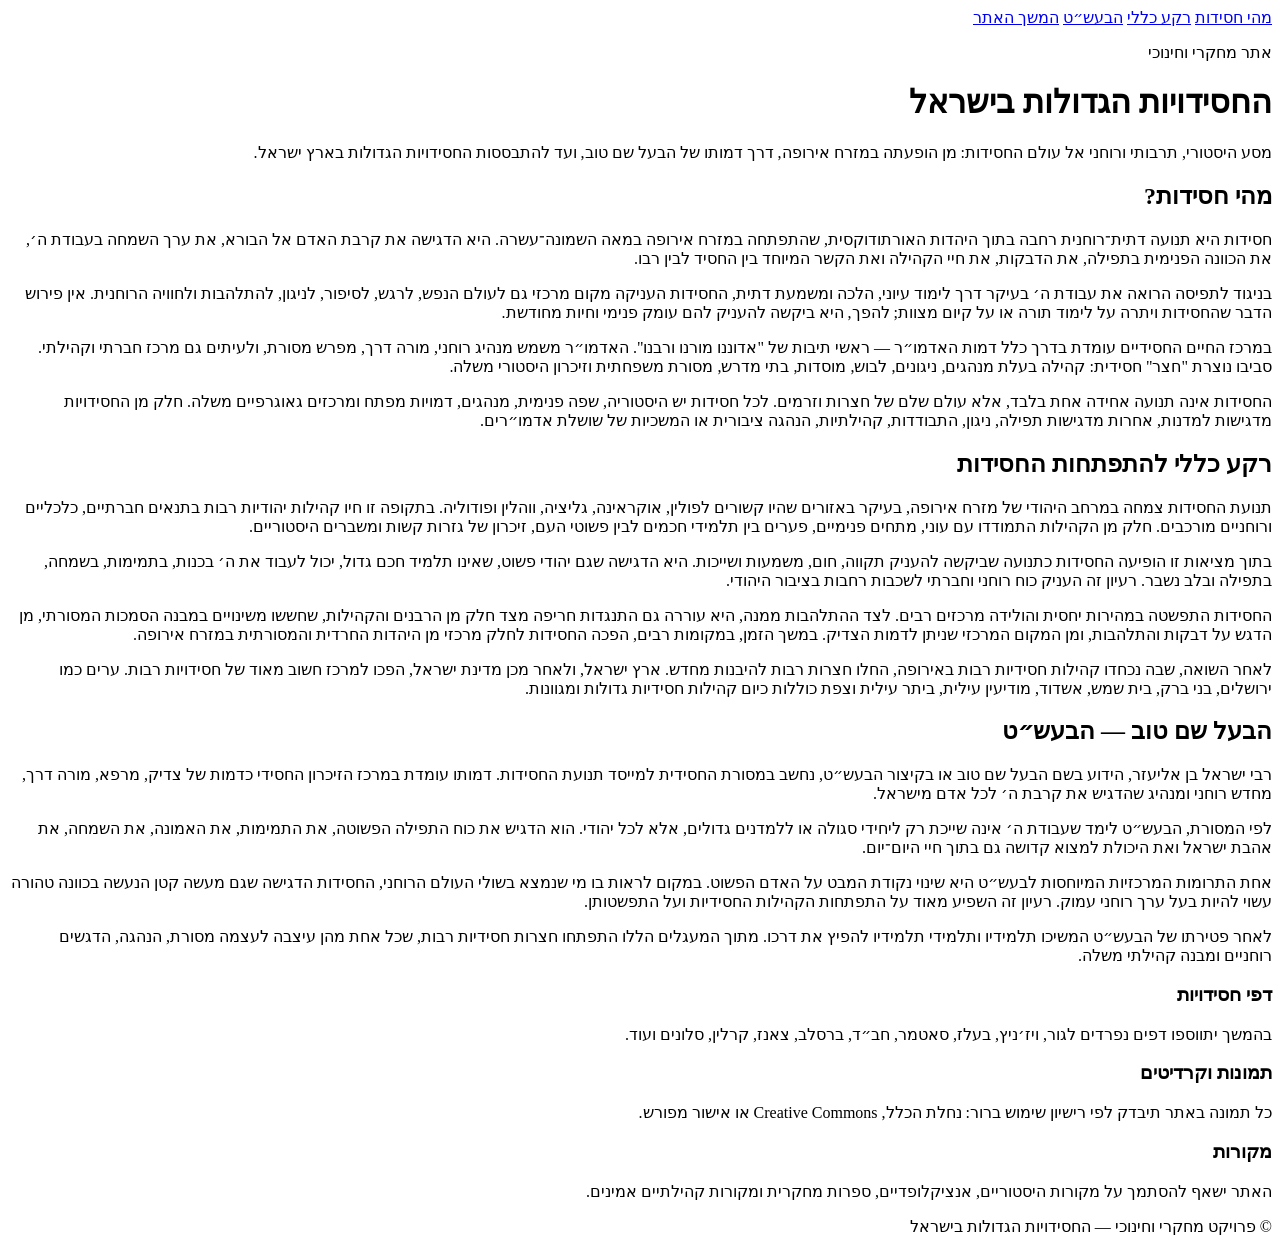
==== index.html @ 50ec04b1 "Add dark Hebrew homepage" ====
<!DOCTYPE html>
<html lang="he" dir="rtl">
<head>
  <meta charset="UTF-8" />
  <meta name="viewport" content="width=device-width, initial-scale=1.0" />
  <title>החסידויות הגדולות בישראל</title>
  <link rel="stylesheet" href="style.css" />
</head>
<body>
  <header class="hero">
    <nav class="top-nav" aria-label="ניווט ראשי">
      <a href="#what-is-hasidut">מהי חסידות</a>
      <a href="#background">רקע כללי</a>
      <a href="#baal-shem-tov">הבעש״ט</a>
      <a href="#future">המשך האתר</a>
    </nav>

    <div class="hero-content">
      <p class="eyebrow">אתר מחקרי וחינוכי</p>
      <h1>החסידויות הגדולות בישראל</h1>
      <p class="hero-text">
        מסע היסטורי, תרבותי ורוחני אל עולם החסידות: מן הופעתה במזרח אירופה,
        דרך דמותו של הבעל שם טוב, ועד להתבססות החסידויות הגדולות בארץ ישראל.
      </p>
    </div>
  </header>

  <main>
    <section id="what-is-hasidut" class="section card">
      <h2>מהי חסידות?</h2>
      <p>
        חסידות היא תנועה דתית־רוחנית רחבה בתוך היהדות האורתודוקסית, שהתפתחה במזרח אירופה
        במאה השמונה־עשרה. היא הדגישה את קרבת האדם אל הבורא, את ערך השמחה בעבודת ה׳,
        את הכוונה הפנימית בתפילה, את הדבקות, את חיי הקהילה ואת הקשר המיוחד בין החסיד לבין רבו.
      </p>
      <p>
        בניגוד לתפיסה הרואה את עבודת ה׳ בעיקר דרך לימוד עיוני, הלכה ומשמעת דתית, החסידות
        העניקה מקום מרכזי גם לעולם הנפש, לרגש, לסיפור, לניגון, להתלהבות ולחוויה הרוחנית.
        אין פירוש הדבר שהחסידות ויתרה על לימוד תורה או על קיום מצוות; להפך, היא ביקשה להעניק
        להם עומק פנימי וחיות מחודשת.
      </p>
      <p>
        במרכז החיים החסידיים עומדת בדרך כלל דמות האדמו״ר — ראשי תיבות של "אדוננו מורנו ורבנו".
        האדמו״ר משמש מנהיג רוחני, מורה דרך, מפרש מסורת, ולעיתים גם מרכז חברתי וקהילתי.
        סביבו נוצרת "חצר" חסידית: קהילה בעלת מנהגים, ניגונים, לבוש, מוסדות, בתי מדרש,
        מסורת משפחתית וזיכרון היסטורי משלה.
      </p>
      <p>
        החסידות אינה תנועה אחידה אחת בלבד, אלא עולם שלם של חצרות וזרמים. לכל חסידות יש
        היסטוריה, שפה פנימית, מנהגים, דמויות מפתח ומרכזים גאוגרפיים משלה. חלק מן החסידויות
        מדגישות למדנות, אחרות מדגישות תפילה, ניגון, התבודדות, קהילתיות, הנהגה ציבורית או
        המשכיות של שושלת אדמו״רים.
      </p>
    </section>

    <section id="background" class="section card">
      <h2>רקע כללי להתפתחות החסידות</h2>
      <p>
        תנועת החסידות צמחה במרחב היהודי של מזרח אירופה, בעיקר באזורים שהיו קשורים לפולין,
        אוקראינה, גליציה, ווהלין ופודוליה. בתקופה זו חיו קהילות יהודיות רבות בתנאים חברתיים,
        כלכליים ורוחניים מורכבים. חלק מן הקהילות התמודדו עם עוני, מתחים פנימיים, פערים בין
        תלמידי חכמים לבין פשוטי העם, זיכרון של גזרות קשות ומשברים היסטוריים.
      </p>
      <p>
        בתוך מציאות זו הופיעה החסידות כתנועה שביקשה להעניק תקווה, חום, משמעות ושייכות.
        היא הדגישה שגם יהודי פשוט, שאינו תלמיד חכם גדול, יכול לעבוד את ה׳ בכנות, בתמימות,
        בשמחה, בתפילה ובלב נשבר. רעיון זה העניק כוח רוחני וחברתי לשכבות רחבות בציבור היהודי.
      </p>
      <p>
        החסידות התפשטה במהירות יחסית והולידה מרכזים רבים. לצד ההתלהבות ממנה, היא עוררה
        גם התנגדות חריפה מצד חלק מן הרבנים והקהילות, שחששו משינויים במבנה הסמכות המסורתי,
        מן הדגש על דבקות והתלהבות, ומן המקום המרכזי שניתן לדמות הצדיק. במשך הזמן, במקומות רבים,
        הפכה החסידות לחלק מרכזי מן היהדות החרדית והמסורתית במזרח אירופה.
      </p>
      <p>
        לאחר השואה, שבה נכחדו קהילות חסידיות רבות באירופה, החלו חצרות רבות להיבנות מחדש.
        ארץ ישראל, ולאחר מכן מדינת ישראל, הפכו למרכז חשוב מאוד של חסידויות רבות. ערים כמו
        ירושלים, בני ברק, בית שמש, אשדוד, מודיעין עילית, ביתר עילית וצפת כוללות כיום קהילות
        חסידיות גדולות ומגוונות.
      </p>
    </section>

    <section id="baal-shem-tov" class="section card highlight">
      <h2>הבעל שם טוב — הבעש״ט</h2>
      <p>
        רבי ישראל בן אליעזר, הידוע בשם הבעל שם טוב או בקיצור הבעש״ט, נחשב במסורת החסידית
        למייסד תנועת החסידות. דמותו עומדת במרכז הזיכרון החסידי כדמות של צדיק, מרפא, מורה דרך,
        מחדש רוחני ומנהיג שהדגיש את קרבת ה׳ לכל אדם מישראל.
      </p>
      <p>
        לפי המסורת, הבעש״ט לימד שעבודת ה׳ אינה שייכת רק ליחידי סגולה או ללמדנים גדולים,
        אלא לכל יהודי. הוא הדגיש את כוח התפילה הפשוטה, את התמימות, את האמונה, את השמחה,
        את אהבת ישראל ואת היכולת למצוא קדושה גם בתוך חיי היום־יום.
      </p>
      <p>
        אחת התרומות המרכזיות המיוחסות לבעש״ט היא שינוי נקודת המבט על האדם הפשוט.
        במקום לראות בו מי שנמצא בשולי העולם הרוחני, החסידות הדגישה שגם מעשה קטן הנעשה
        בכוונה טהורה עשוי להיות בעל ערך רוחני עמוק. רעיון זה השפיע מאוד על התפתחות הקהילות
        החסידיות ועל התפשטותן.
      </p>
      <p>
        לאחר פטירתו של הבעש״ט המשיכו תלמידיו ותלמידי תלמידיו להפיץ את דרכו. מתוך המעגלים
        הללו התפתחו חצרות חסידיות רבות, שכל אחת מהן עיצבה לעצמה מסורת, הנהגה, הדגשים
        רוחניים ומבנה קהילתי משלה.
      </p>
    </section>

    <section id="future" class="section grid-section">
      <article class="mini-card">
        <h3>דפי חסידויות</h3>
        <p>בהמשך יתווספו דפים נפרדים לגור, ויז׳ניץ, בעלז, סאטמר, חב״ד, ברסלב, צאנז, קרלין, סלונים ועוד.</p>
      </article>
      <article class="mini-card">
        <h3>תמונות וקרדיטים</h3>
        <p>כל תמונה באתר תיבדק לפי רישיון שימוש ברור: נחלת הכלל, Creative Commons או אישור מפורש.</p>
      </article>
      <article class="mini-card">
        <h3>מקורות</h3>
        <p>האתר ישאף להסתמך על מקורות היסטוריים, אנציקלופדיים, ספרות מחקרית ומקורות קהילתיים אמינים.</p>
      </article>
    </section>
  </main>

  <footer>
    <p>© פרויקט מחקרי וחינוכי — החסידויות הגדולות בישראל</p>
  </footer>
</body>
</html>
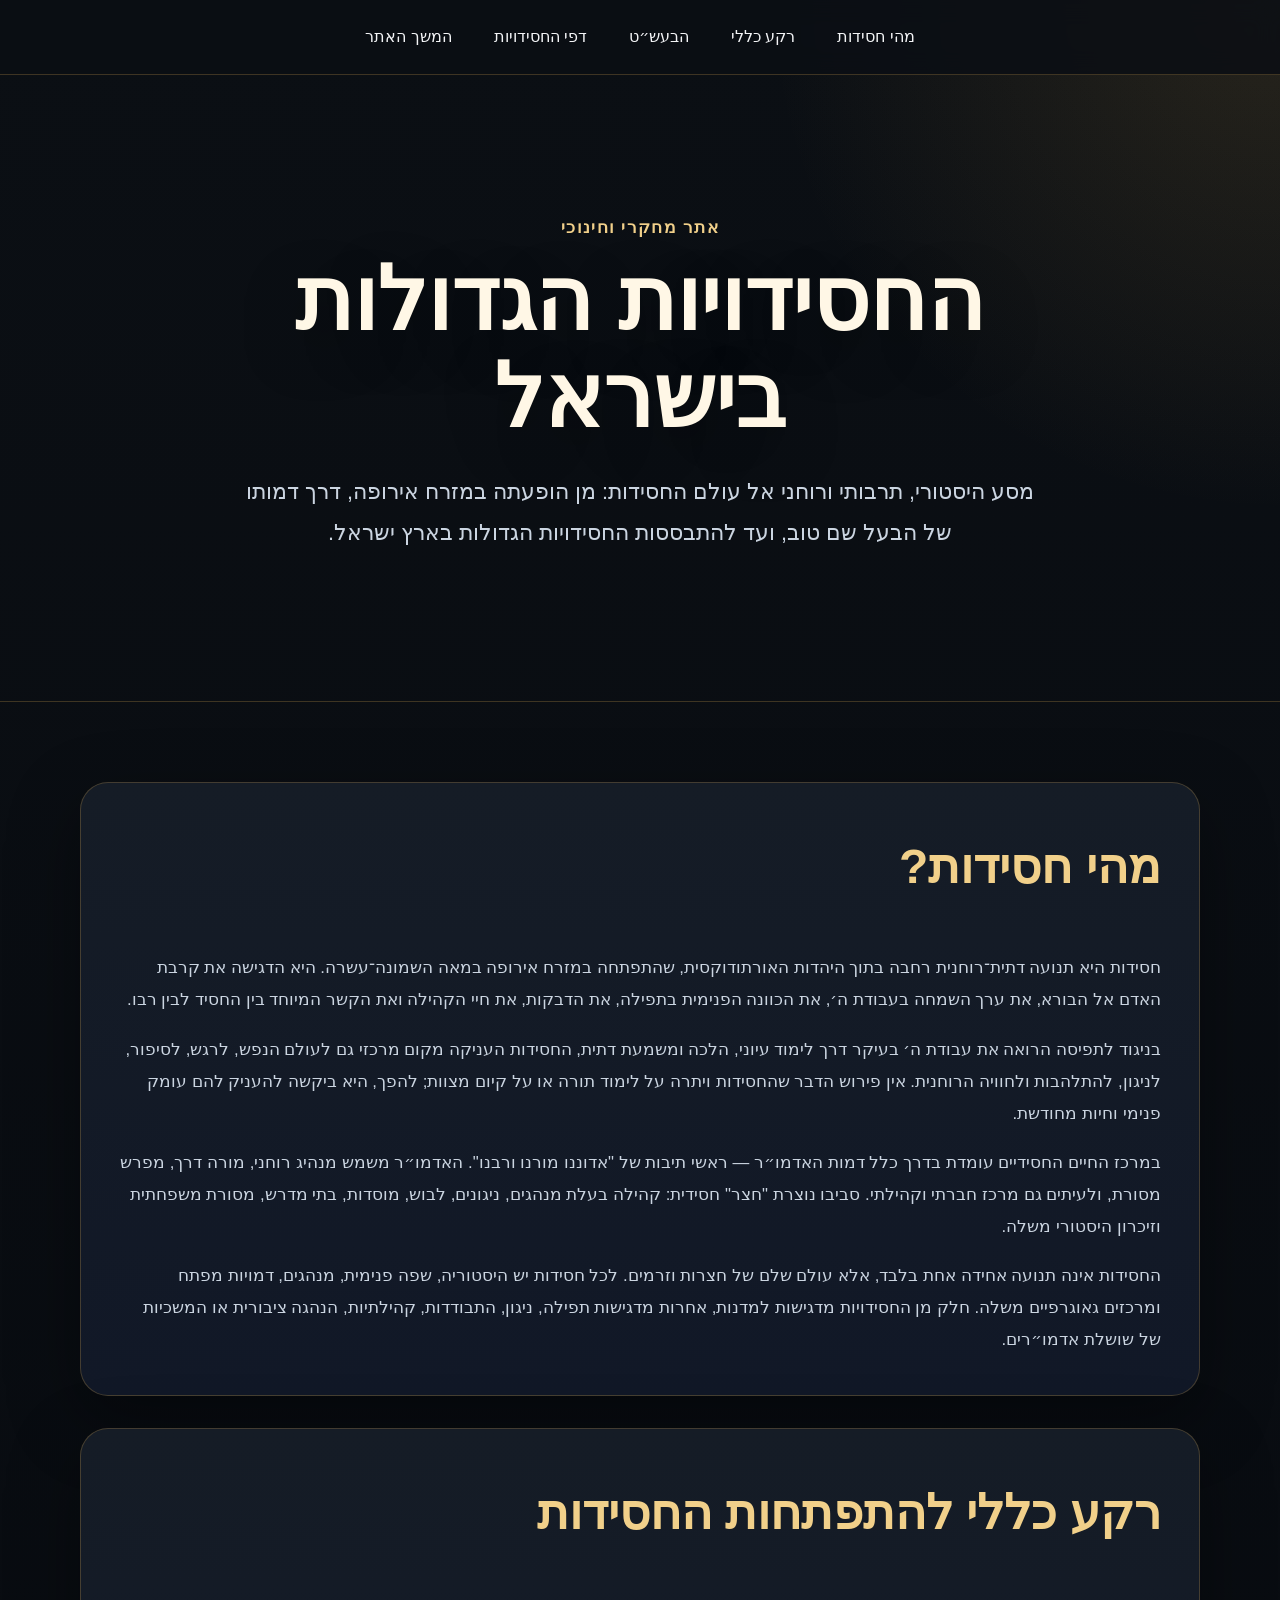
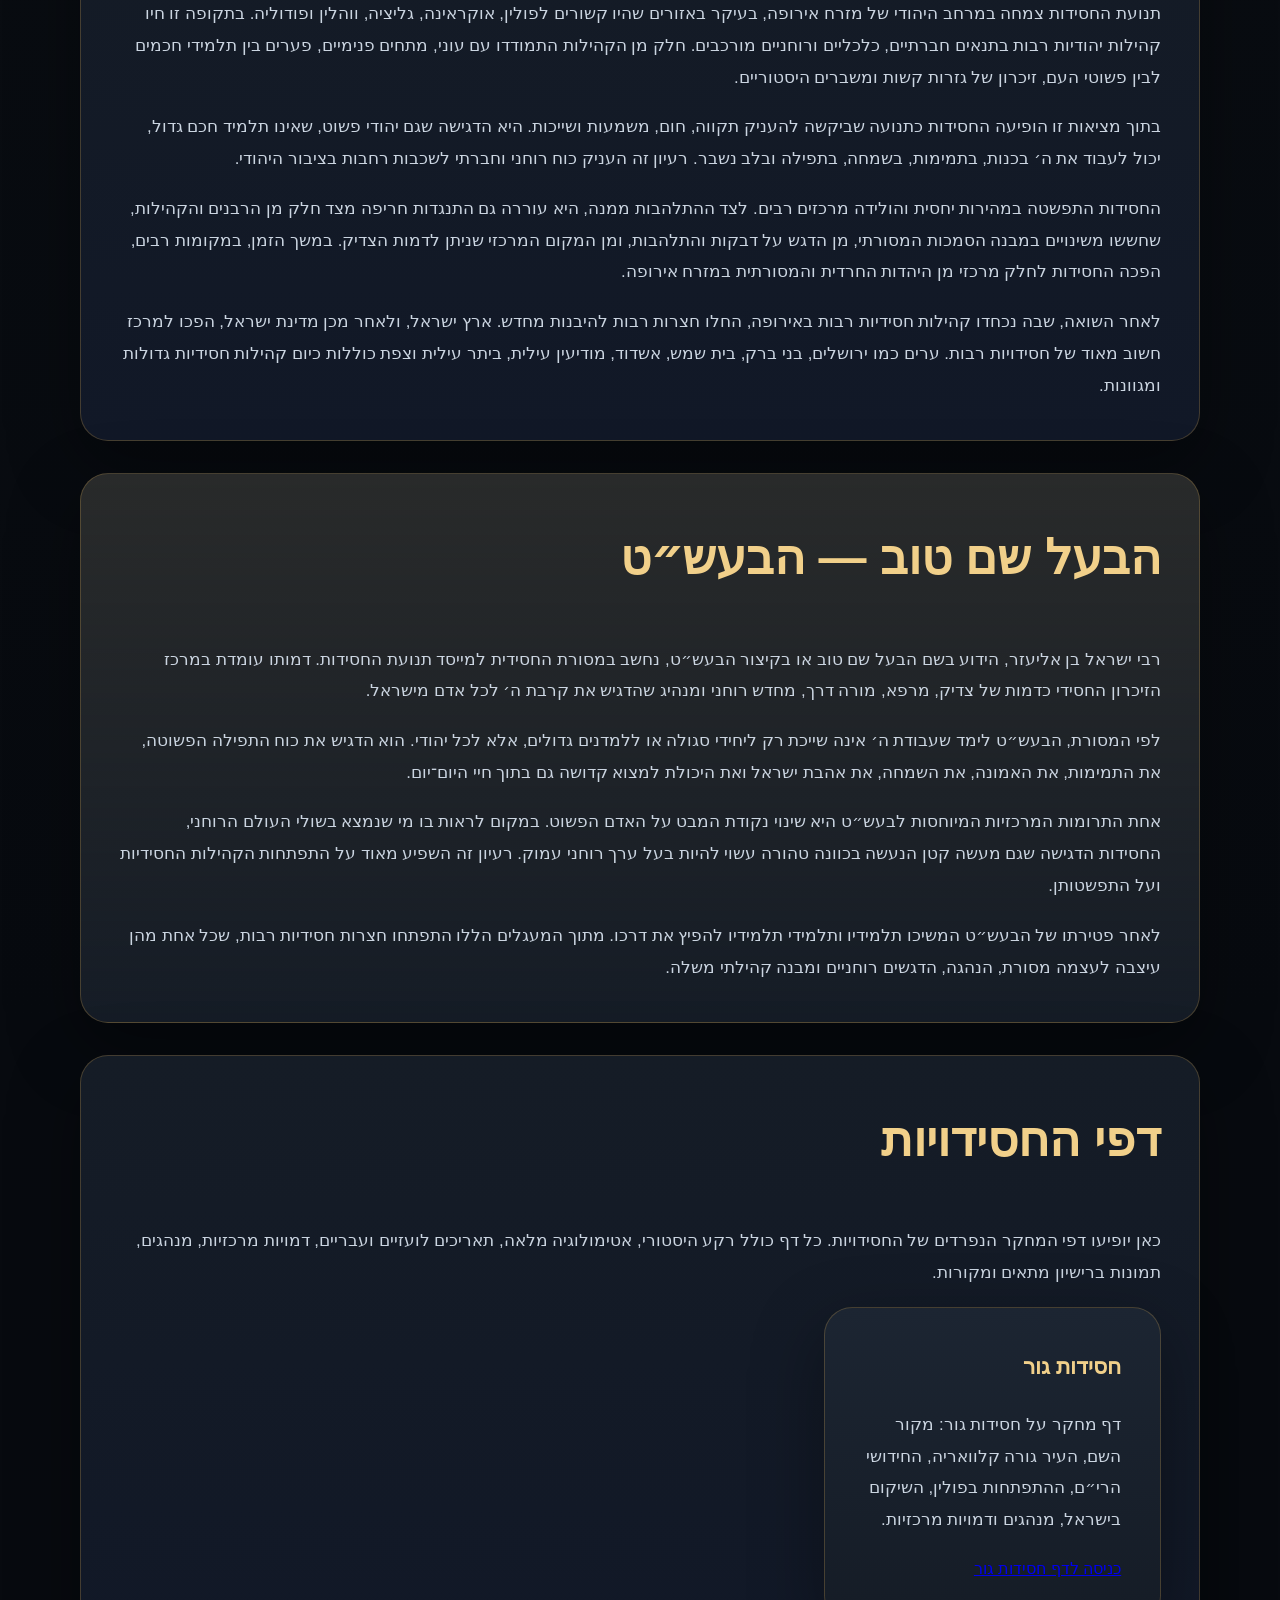
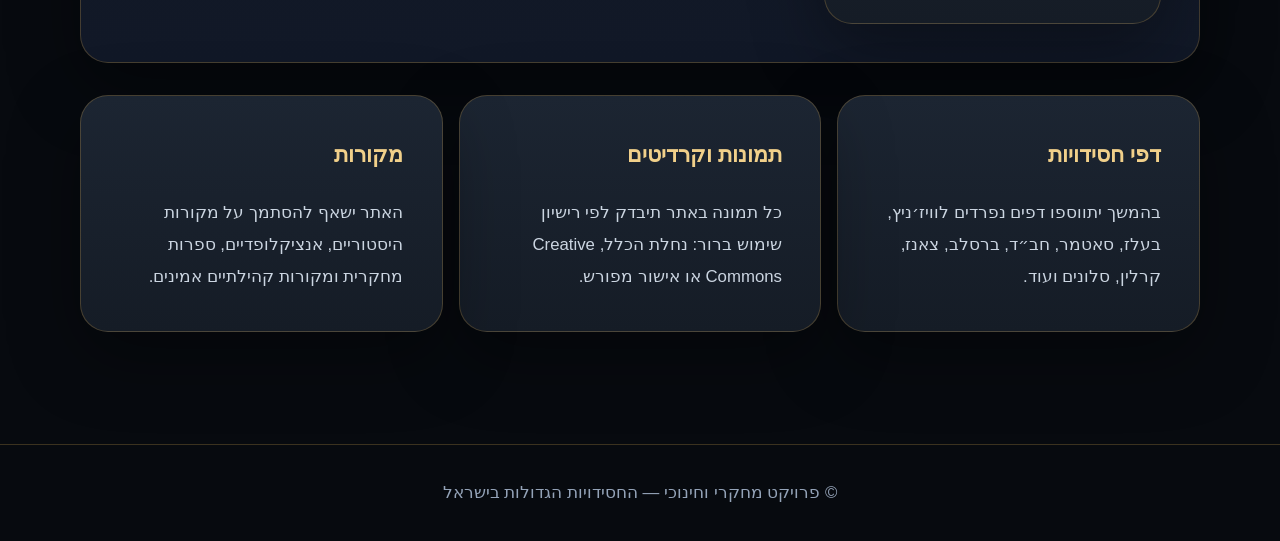
==== commit 4cd668a0: "Link Gur page from homepage" ====
--- a/index.html
+++ b/index.html
@@ -12,6 +12,7 @@
       <a href="#what-is-hasidut">מהי חסידות</a>
       <a href="#background">רקע כללי</a>
       <a href="#baal-shem-tov">הבעש״ט</a>
+      <a href="#dynasties">דפי החסידויות</a>
       <a href="#future">המשך האתר</a>
     </nav>
 
@@ -105,10 +106,29 @@
       </p>
     </section>
 
+    <section id="dynasties" class="section card">
+      <h2>דפי החסידויות</h2>
+      <p>
+        כאן יופיעו דפי המחקר הנפרדים של החסידויות. כל דף כולל רקע היסטורי, אטימולוגיה מלאה,
+        תאריכים לועזיים ועבריים, דמויות מרכזיות, מנהגים, תמונות ברישיון מתאים ומקורות.
+      </p>
+
+      <div class="grid-section">
+        <article class="mini-card">
+          <h3>חסידות גור</h3>
+          <p>
+            דף מחקר על חסידות גור: מקור השם, העיר גורה קלוואריה, החידושי הרי״ם,
+            ההתפתחות בפולין, השיקום בישראל, מנהגים ודמויות מרכזיות.
+          </p>
+          <a class="card-link" href="pages/gur.html">כניסה לדף חסידות גור</a>
+        </article>
+      </div>
+    </section>
+
     <section id="future" class="section grid-section">
       <article class="mini-card">
         <h3>דפי חסידויות</h3>
-        <p>בהמשך יתווספו דפים נפרדים לגור, ויז׳ניץ, בעלז, סאטמר, חב״ד, ברסלב, צאנז, קרלין, סלונים ועוד.</p>
+        <p>בהמשך יתווספו דפים נפרדים לוויז׳ניץ, בעלז, סאטמר, חב״ד, ברסלב, צאנז, קרלין, סלונים ועוד.</p>
       </article>
       <article class="mini-card">
         <h3>תמונות וקרדיטים</h3>
--- a/style.css
+++ b/style.css
@@ -0,0 +1,192 @@
+:root {
+  --bg: #0b0f14;
+  --bg-soft: #111827;
+  --card: #151c26;
+  --card-light: #1c2532;
+  --text: #f3f4f6;
+  --muted: #cbd5e1;
+  --gold: #d6a84f;
+  --gold-soft: #f1d08a;
+  --border: rgba(214, 168, 79, 0.25);
+  --shadow: rgba(0, 0, 0, 0.35);
+}
+
+* {
+  box-sizing: border-box;
+}
+
+html {
+  scroll-behavior: smooth;
+}
+
+body {
+  margin: 0;
+  font-family: "Segoe UI", Arial, sans-serif;
+  background:
+    radial-gradient(circle at top right, rgba(214, 168, 79, 0.14), transparent 32rem),
+    linear-gradient(180deg, var(--bg), #070a0f 70%);
+  color: var(--text);
+  line-height: 1.9;
+  direction: rtl;
+}
+
+.hero {
+  min-height: 78vh;
+  display: flex;
+  flex-direction: column;
+  justify-content: center;
+  padding: 1.5rem;
+  border-bottom: 1px solid var(--border);
+}
+
+.top-nav {
+  position: fixed;
+  top: 0;
+  right: 0;
+  left: 0;
+  z-index: 50;
+  display: flex;
+  justify-content: center;
+  gap: 0.7rem;
+  flex-wrap: wrap;
+  padding: 0.85rem 1rem;
+  background: rgba(11, 15, 20, 0.86);
+  backdrop-filter: blur(12px);
+  border-bottom: 1px solid var(--border);
+}
+
+.top-nav a {
+  color: var(--text);
+  text-decoration: none;
+  padding: 0.45rem 0.9rem;
+  border: 1px solid transparent;
+  border-radius: 999px;
+  transition: 0.25s ease;
+}
+
+.top-nav a:hover,
+.top-nav a:focus {
+  color: var(--gold-soft);
+  border-color: var(--border);
+  background: rgba(214, 168, 79, 0.08);
+}
+
+.hero-content {
+  width: min(980px, 100%);
+  margin: 6rem auto 2rem;
+  text-align: center;
+}
+
+.eyebrow {
+  color: var(--gold-soft);
+  letter-spacing: 0.08em;
+  font-weight: 700;
+  margin-bottom: 0.5rem;
+}
+
+h1 {
+  font-size: clamp(2.4rem, 7vw, 5.5rem);
+  line-height: 1.1;
+  margin: 0;
+  color: #fff7e6;
+  text-shadow: 0 18px 55px var(--shadow);
+}
+
+.hero-text {
+  max-width: 800px;
+  margin: 1.6rem auto 0;
+  color: var(--muted);
+  font-size: clamp(1.1rem, 2.2vw, 1.35rem);
+}
+
+main {
+  width: min(1120px, calc(100% - 2rem));
+  margin: 0 auto;
+  padding: 3rem 0 5rem;
+}
+
+.section {
+  margin: 2rem 0;
+  scroll-margin-top: 6rem;
+}
+
+.card,
+.mini-card {
+  background: linear-gradient(180deg, var(--card), var(--bg-soft));
+  border: 1px solid var(--border);
+  border-radius: 28px;
+  padding: clamp(1.4rem, 3vw, 2.5rem);
+  box-shadow: 0 24px 70px var(--shadow);
+}
+
+.highlight {
+  background:
+    linear-gradient(180deg, rgba(214, 168, 79, 0.1), rgba(21, 28, 38, 0.96)),
+    var(--card);
+}
+
+h2 {
+  font-size: clamp(1.8rem, 4vw, 3rem);
+  margin-top: 0;
+  color: var(--gold-soft);
+}
+
+h3 {
+  font-size: 1.35rem;
+  color: var(--gold-soft);
+  margin-top: 0;
+}
+
+p {
+  color: var(--muted);
+  font-size: 1.05rem;
+  margin: 0 0 1.1rem;
+}
+
+p:last-child {
+  margin-bottom: 0;
+}
+
+.grid-section {
+  display: grid;
+  grid-template-columns: repeat(3, minmax(0, 1fr));
+  gap: 1rem;
+}
+
+.mini-card {
+  min-height: 100%;
+  background: linear-gradient(180deg, var(--card-light), var(--card));
+}
+
+footer {
+  border-top: 1px solid var(--border);
+  text-align: center;
+  padding: 2rem 1rem;
+  background: #070a0f;
+}
+
+footer p {
+  margin: 0;
+  color: #94a3b8;
+}
+
+@media (max-width: 760px) {
+  .top-nav {
+    justify-content: flex-start;
+    overflow-x: auto;
+    flex-wrap: nowrap;
+  }
+
+  .top-nav a {
+    white-space: nowrap;
+    font-size: 0.95rem;
+  }
+
+  .hero {
+    min-height: 70vh;
+  }
+
+  .grid-section {
+    grid-template-columns: 1fr;
+  }
+}
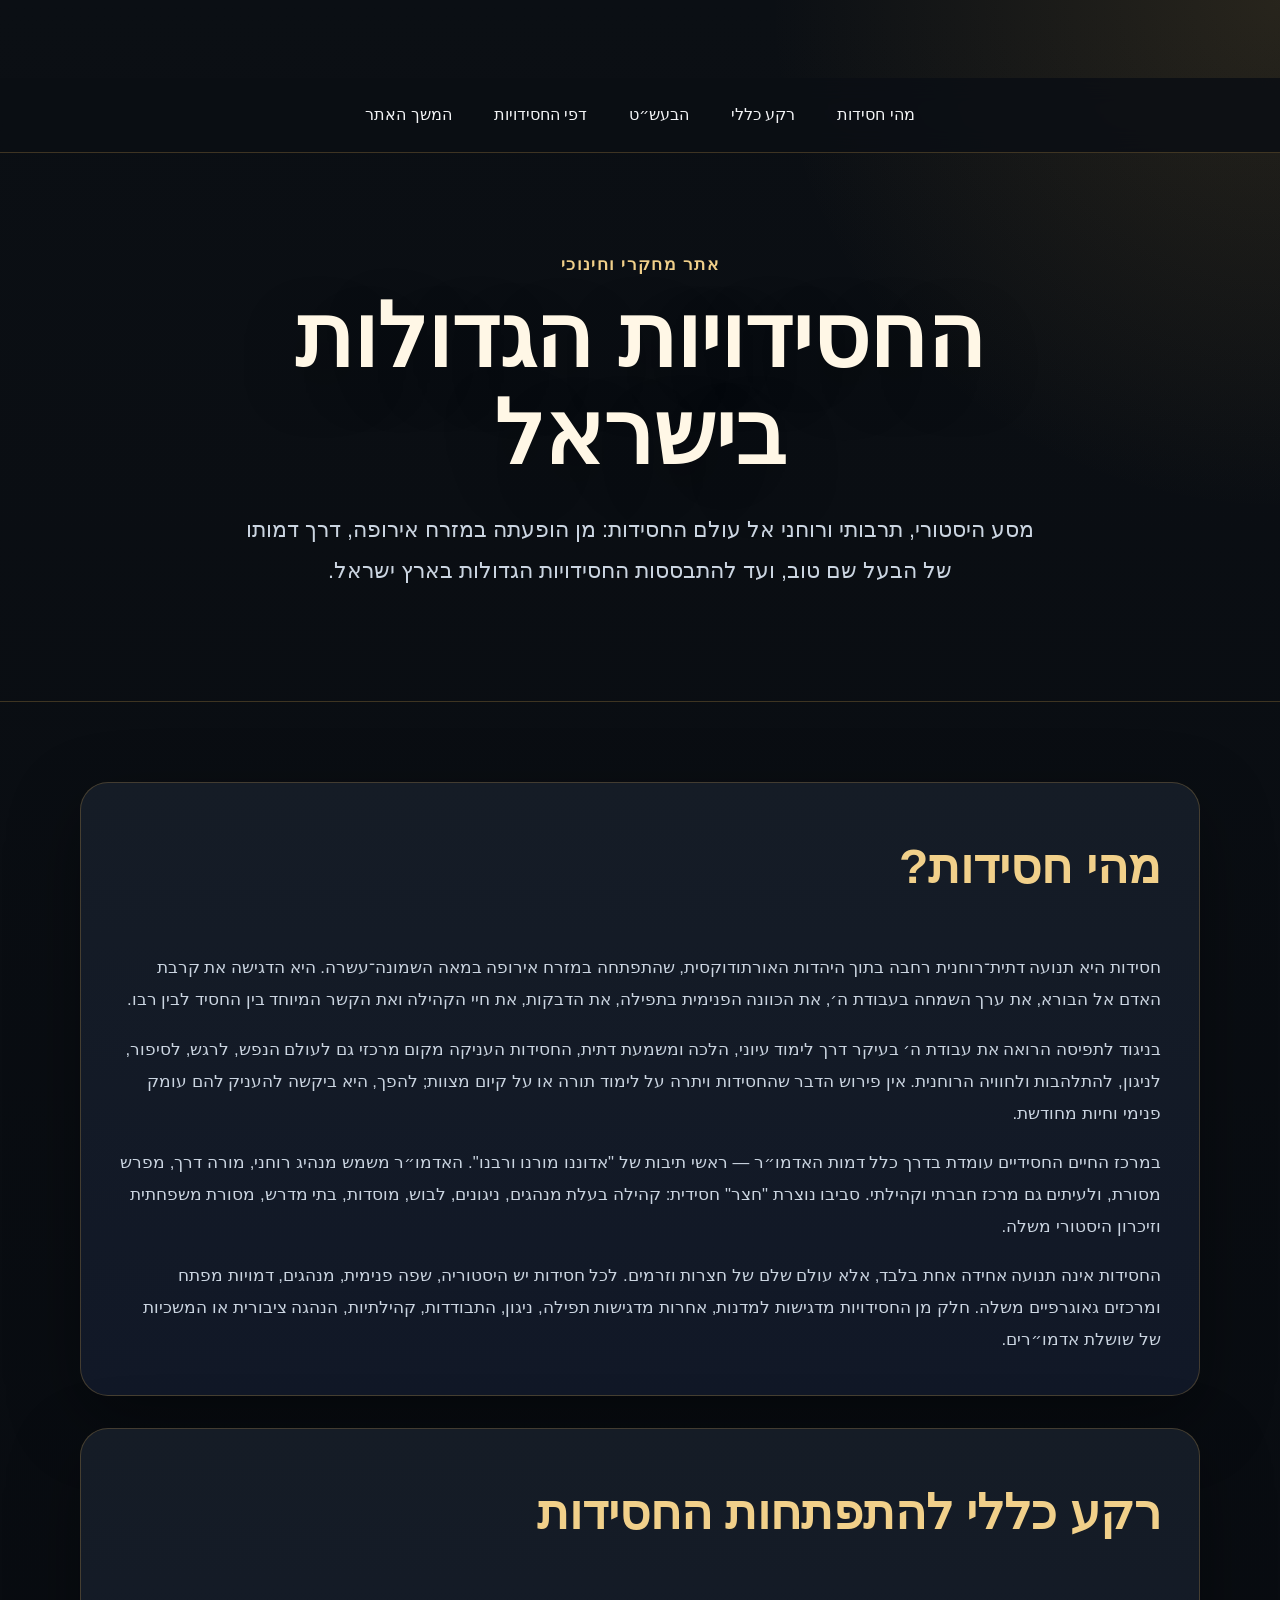
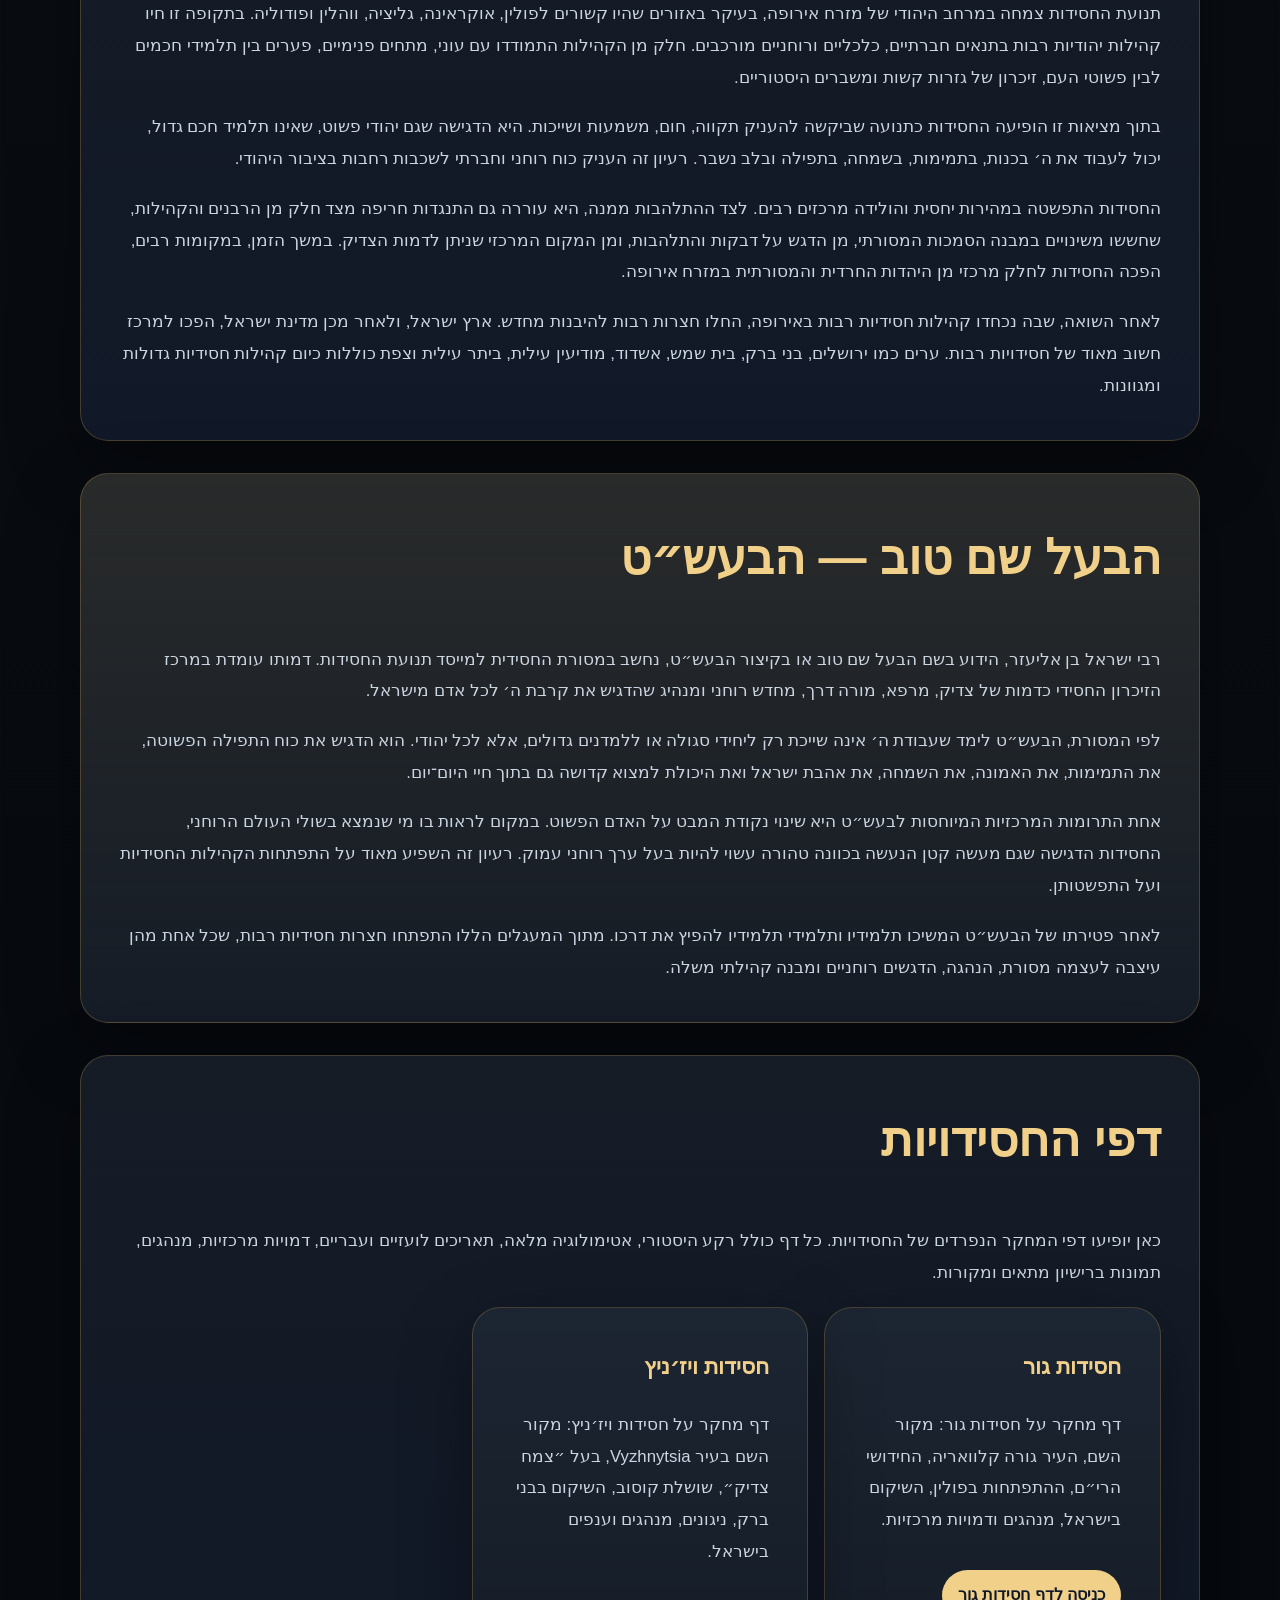
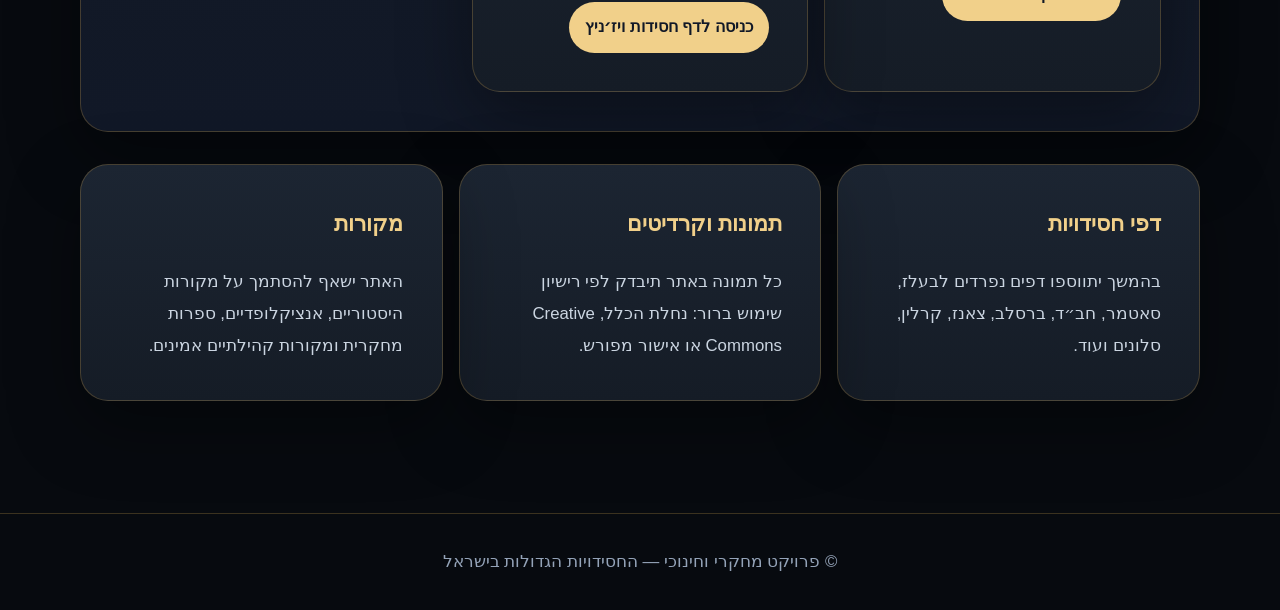
==== commit da0a978d: "Add Vizhnitz link to homepage" ====
--- a/index.html
+++ b/index.html
@@ -122,13 +122,22 @@
           </p>
           <a class="card-link" href="pages/gur.html">כניסה לדף חסידות גור</a>
         </article>
+
+        <article class="mini-card">
+          <h3>חסידות ויז׳ניץ</h3>
+          <p>
+            דף מחקר על חסידות ויז׳ניץ: מקור השם בעיר Vyzhnytsia, בעל ״צמח צדיק״,
+            שושלת קוסוב, השיקום בבני ברק, ניגונים, מנהגים וענפים בישראל.
+          </p>
+          <a class="card-link" href="pages/vizhnitz.html">כניסה לדף חסידות ויז׳ניץ</a>
+        </article>
       </div>
     </section>
 
     <section id="future" class="section grid-section">
       <article class="mini-card">
         <h3>דפי חסידויות</h3>
-        <p>בהמשך יתווספו דפים נפרדים לוויז׳ניץ, בעלז, סאטמר, חב״ד, ברסלב, צאנז, קרלין, סלונים ועוד.</p>
+        <p>בהמשך יתווספו דפים נפרדים לבעלז, סאטמר, חב״ד, ברסלב, צאנז, קרלין, סלונים ועוד.</p>
       </article>
       <article class="mini-card">
         <h3>תמונות וקרדיטים</h3>
--- a/style.css
+++ b/style.css
@@ -40,16 +40,14 @@
 }
 
 .top-nav {
-  position: fixed;
-  top: 0;
-  right: 0;
-  left: 0;
+  position: static;
   z-index: 50;
   display: flex;
   justify-content: center;
   gap: 0.7rem;
   flex-wrap: wrap;
   padding: 0.85rem 1rem;
+  margin: 0 -1.5rem 0;
   background: rgba(11, 15, 20, 0.86);
   backdrop-filter: blur(12px);
   border-bottom: 1px solid var(--border);
@@ -107,7 +105,7 @@
 
 .section {
   margin: 2rem 0;
-  scroll-margin-top: 6rem;
+  scroll-margin-top: 1rem;
 }
 
 .card,
@@ -158,6 +156,36 @@
   background: linear-gradient(180deg, var(--card-light), var(--card));
 }
 
+.card-link {
+  display: inline-flex;
+  margin-top: 1rem;
+  color: #111827;
+  background: var(--gold-soft);
+  text-decoration: none;
+  font-weight: 700;
+  padding: 0.65rem 1rem;
+  border-radius: 999px;
+  transition: 0.25s ease;
+}
+
+.card-link:hover,
+.card-link:focus {
+  transform: translateY(-2px);
+  background: #fff0bf;
+}
+
+.info-list {
+  display: grid;
+  gap: 0.7rem;
+}
+
+.info-list p {
+  padding: 0.85rem 1rem;
+  background: rgba(255, 255, 255, 0.035);
+  border: 1px solid rgba(255, 255, 255, 0.07);
+  border-radius: 18px;
+}
+
 footer {
   border-top: 1px solid var(--border);
   text-align: center;
@@ -175,6 +203,7 @@
     justify-content: flex-start;
     overflow-x: auto;
     flex-wrap: nowrap;
+    margin: 0 -1.5rem 0;
   }
 
   .top-nav a {
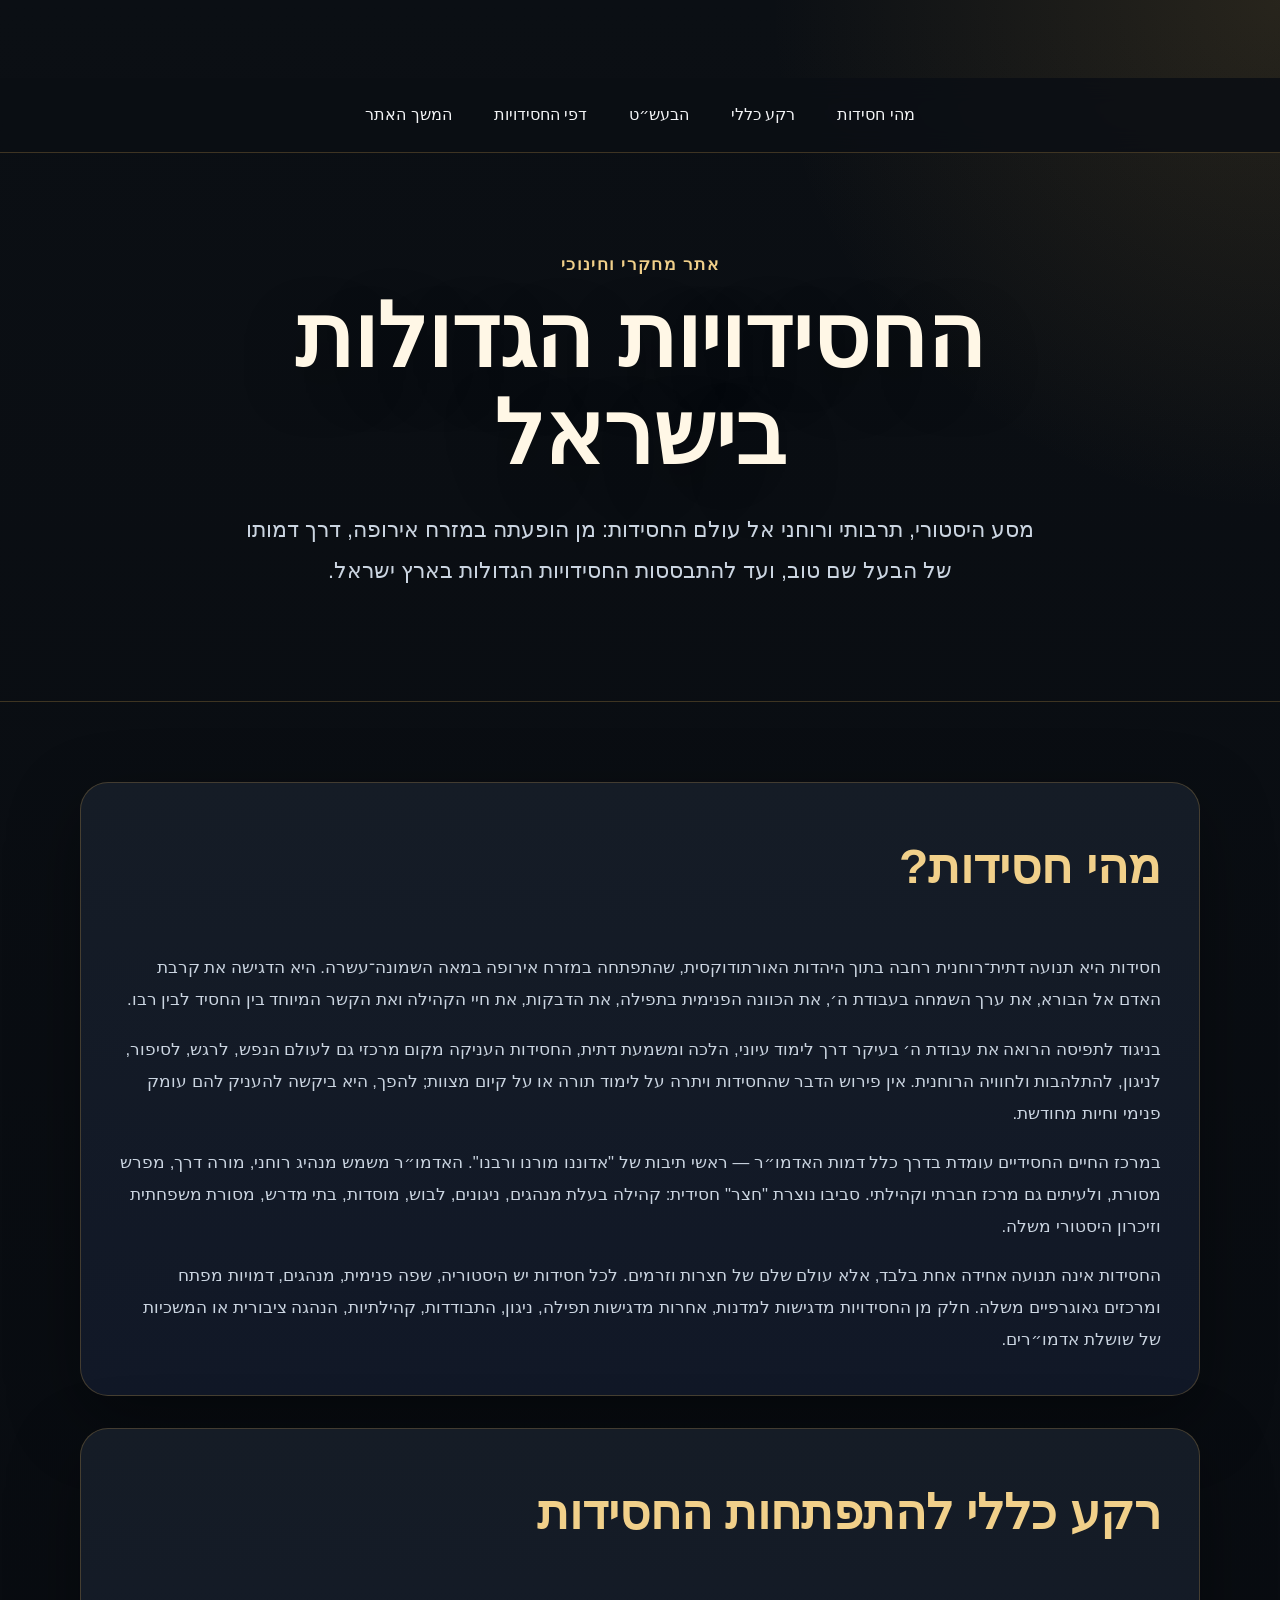
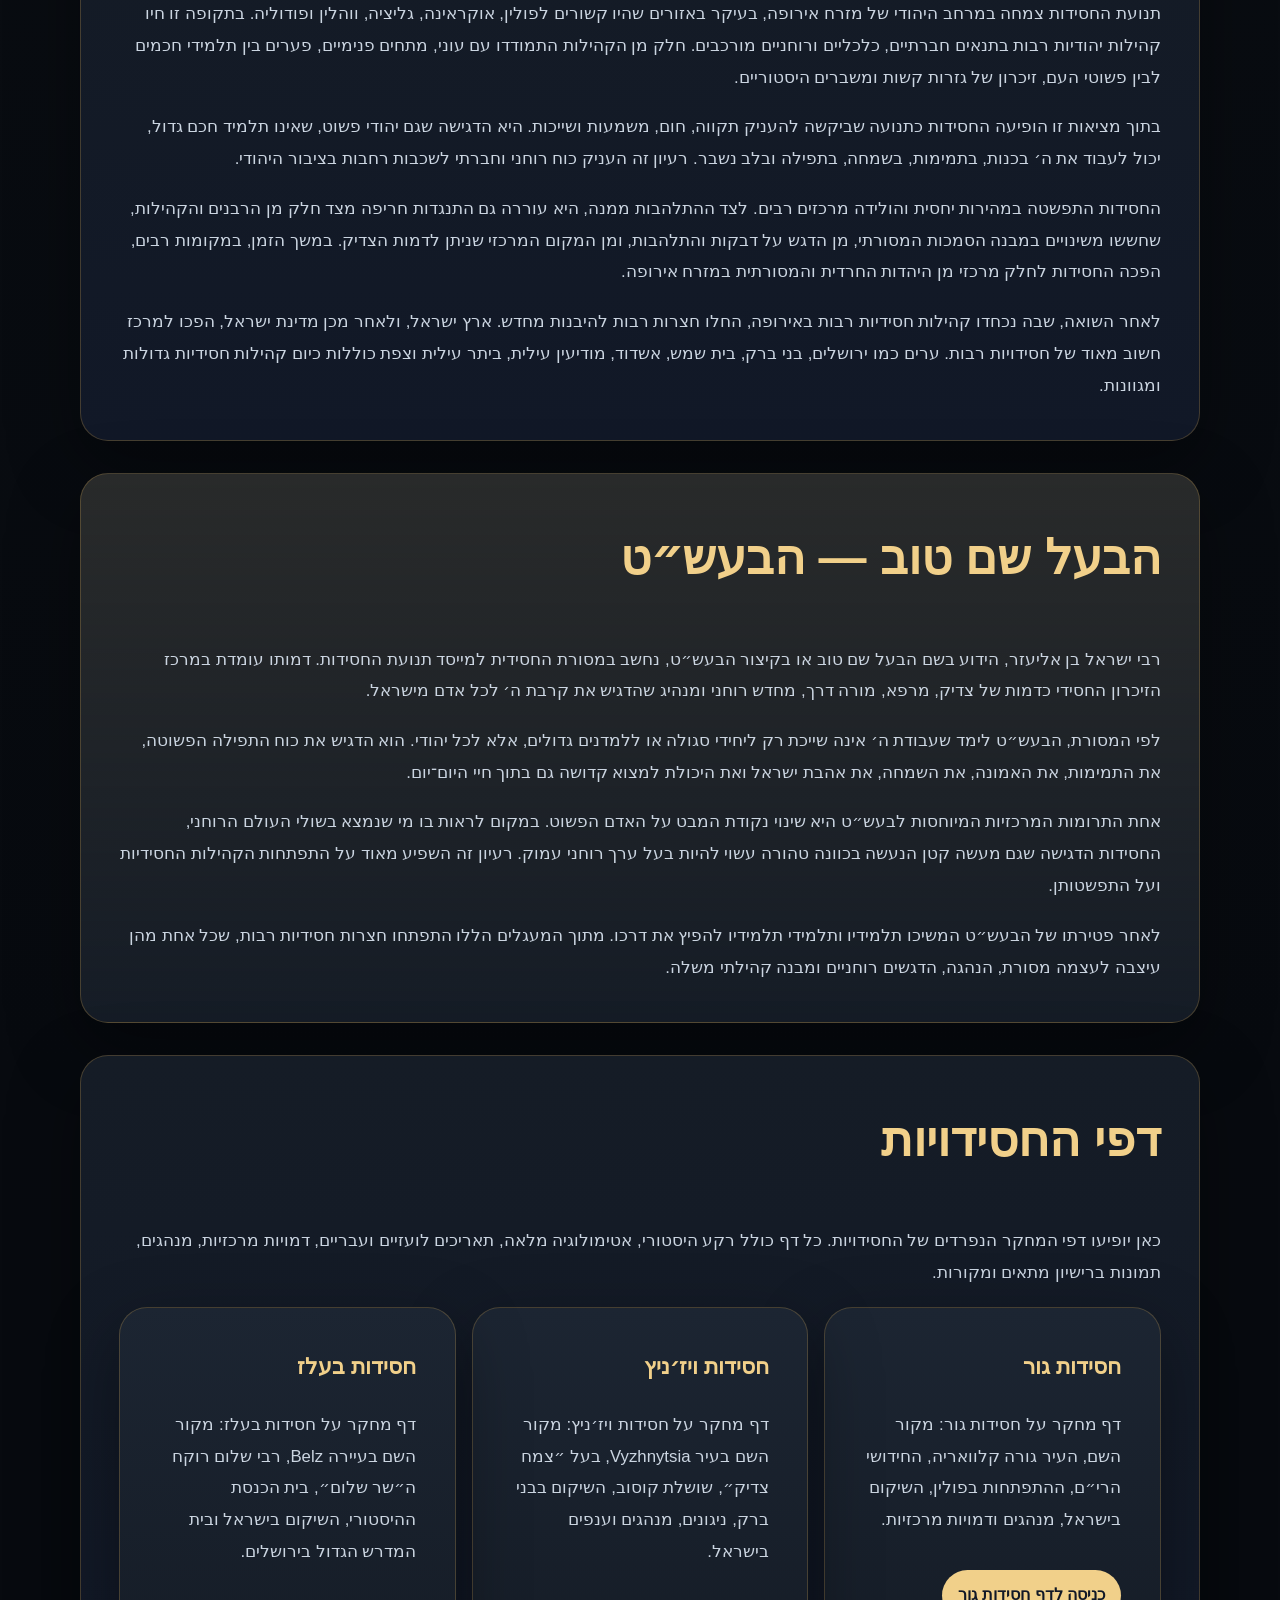
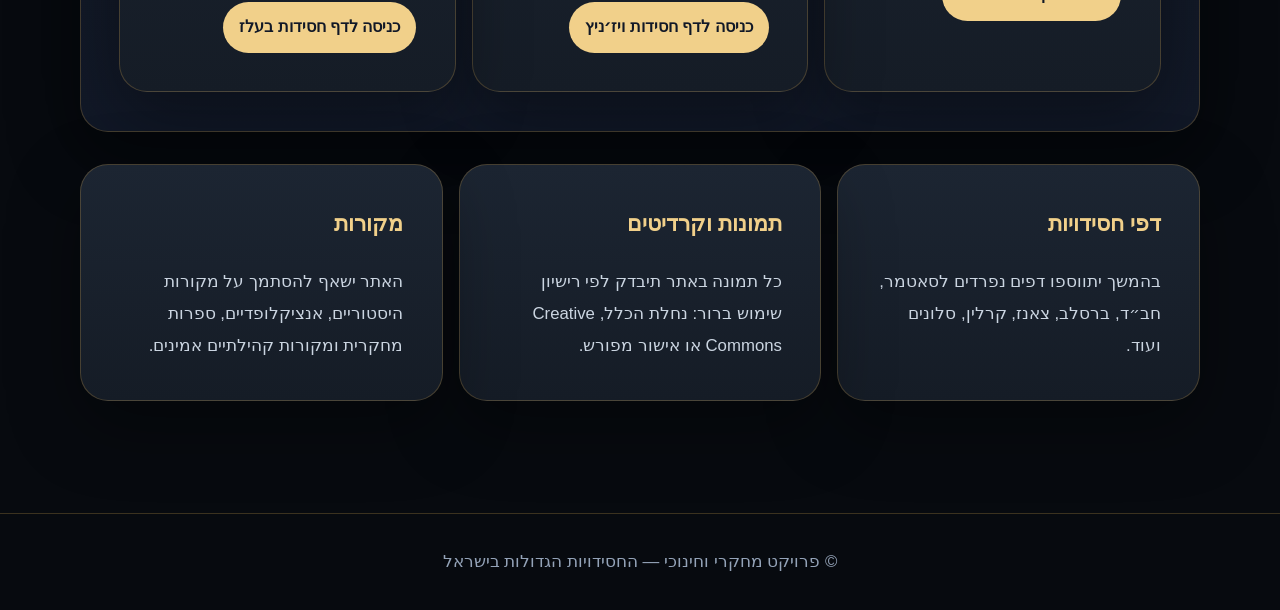
==== commit f0c20c9b: "Add Belz link to homepage" ====
--- a/index.html
+++ b/index.html
@@ -131,13 +131,22 @@
           </p>
           <a class="card-link" href="pages/vizhnitz.html">כניסה לדף חסידות ויז׳ניץ</a>
         </article>
+
+        <article class="mini-card">
+          <h3>חסידות בעלז</h3>
+          <p>
+            דף מחקר על חסידות בעלז: מקור השם בעיירה Belz, רבי שלום רוקח ה״שר שלום״,
+            בית הכנסת ההיסטורי, השיקום בישראל ובית המדרש הגדול בירושלים.
+          </p>
+          <a class="card-link" href="pages/belz.html">כניסה לדף חסידות בעלז</a>
+        </article>
       </div>
     </section>
 
     <section id="future" class="section grid-section">
       <article class="mini-card">
         <h3>דפי חסידויות</h3>
-        <p>בהמשך יתווספו דפים נפרדים לבעלז, סאטמר, חב״ד, ברסלב, צאנז, קרלין, סלונים ועוד.</p>
+        <p>בהמשך יתווספו דפים נפרדים לסאטמר, חב״ד, ברסלב, צאנז, קרלין, סלונים ועוד.</p>
       </article>
       <article class="mini-card">
         <h3>תמונות וקרדיטים</h3>
